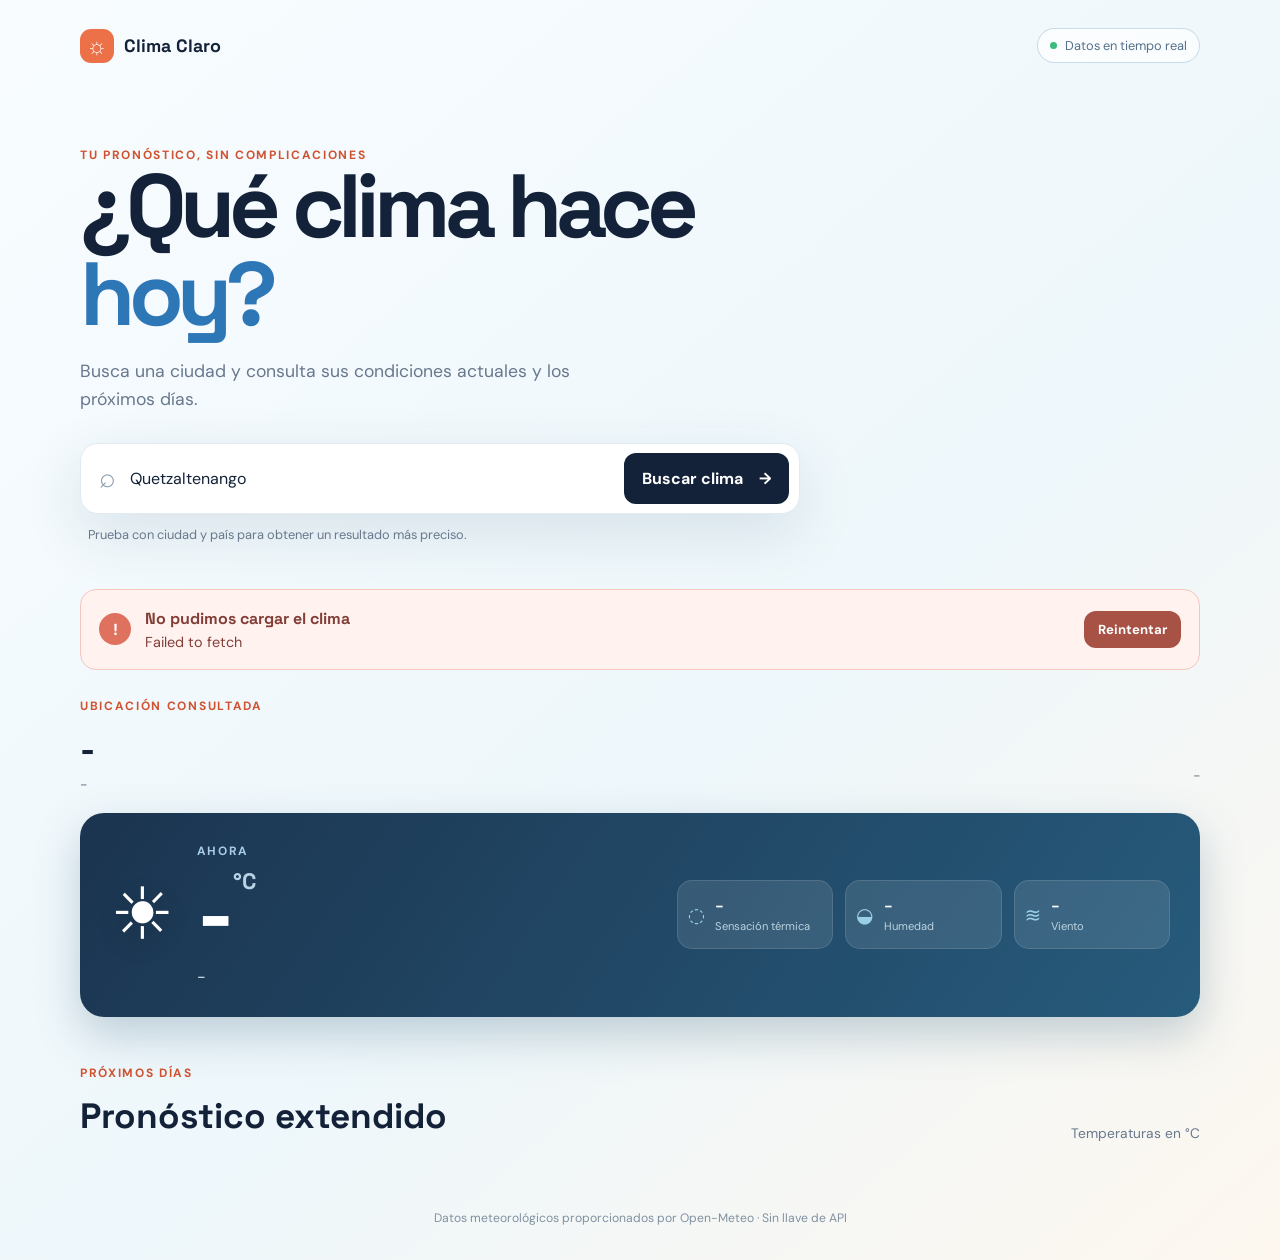
==== weather-app/index.html @ eadf9744 "feat: build weather app with Open-Meteo" ====
<!doctype html>
<html lang="es">
  <head>
    <meta charset="UTF-8" />
    <meta name="viewport" content="width=device-width, initial-scale=1.0" />
    <meta name="description" content="Consulta el clima actual y el pronóstico de una ciudad." />
    <title>Clima Claro | Weather App</title>
    <link rel="preconnect" href="https://fonts.googleapis.com" />
    <link rel="preconnect" href="https://fonts.gstatic.com" crossorigin />
    <link href="https://fonts.googleapis.com/css2?family=DM+Sans:wght@400;500;600;700&family=Space+Grotesk:wght@500;600;700&display=swap" rel="stylesheet" />
    <link rel="stylesheet" href="styles.css" />
    <script src="app.js" defer></script>
  </head>
  <body>
    <div class="page-shell">
      <header class="site-header">
        <a class="brand" href="./" aria-label="Clima Claro, inicio">
          <span class="brand-mark" aria-hidden="true">☼</span>
          <span>Clima Claro</span>
        </a>
        <span class="status-pill"><span class="status-dot" aria-hidden="true"></span> Datos en tiempo real</span>
      </header>

      <main>
        <section class="hero" aria-labelledby="page-title">
          <div class="eyebrow">Tu pronóstico, sin complicaciones</div>
          <h1 id="page-title">¿Qué clima hace <span>hoy?</span></h1>
          <p class="hero-copy">Busca una ciudad y consulta sus condiciones actuales y los próximos días.</p>

          <form class="search-form" id="search-form" novalidate>
            <label class="sr-only" for="city-input">Nombre de la ciudad</label>
            <span class="search-icon" aria-hidden="true">⌕</span>
            <input id="city-input" name="city" type="search" placeholder="Ej. Quetzaltenango" autocomplete="off" required />
            <button class="search-button" id="search-button" type="submit">
              <span>Buscar clima</span>
              <span aria-hidden="true">→</span>
            </button>
          </form>
          <p class="search-hint">Prueba con ciudad y país para obtener un resultado más preciso.</p>
        </section>

        <div class="connection-banner" id="connection-banner" role="status" hidden></div>

        <section class="feedback" id="feedback" aria-live="polite" hidden>
          <div class="feedback-icon" aria-hidden="true">!</div>
          <div>
            <h2 id="feedback-title">No pudimos cargar el clima</h2>
            <p id="feedback-message"></p>
          </div>
          <button class="text-button" id="retry-button" type="button" hidden>Reintentar</button>
        </section>

        <section class="weather-content" id="weather-content" aria-live="polite">
          <div class="loading-state" id="loading-state" hidden>
            <span class="spinner" aria-hidden="true"></span>
            <span>Consultando el pronóstico...</span>
          </div>

          <div id="weather-panel" hidden>
            <div class="location-heading">
              <div>
                <p class="section-label">Ubicación consultada</p>
                <h2 id="location-name">-</h2>
                <p id="location-meta" class="location-meta">-</p>
              </div>
              <div class="updated-time" id="updated-time">-</div>
            </div>

            <article class="current-card">
              <div class="current-main">
                <div class="weather-symbol" id="current-symbol" aria-hidden="true">☀️</div>
                <div>
                  <p class="section-label">Ahora</p>
                  <div class="temperature-line"><span id="current-temperature">-</span><sup>°C</sup></div>
                  <p class="weather-description" id="current-description">-</p>
                </div>
              </div>
              <div class="current-details">
                <div class="detail-item"><span class="detail-icon" aria-hidden="true">◌</span><span><b id="feels-like">-</b><small>Sensación térmica</small></span></div>
                <div class="detail-item"><span class="detail-icon" aria-hidden="true">◒</span><span><b id="humidity">-</b><small>Humedad</small></span></div>
                <div class="detail-item"><span class="detail-icon" aria-hidden="true">≋</span><span><b id="wind-speed">-</b><small>Viento</small></span></div>
              </div>
            </article>

            <div class="forecast-heading">
              <div>
                <p class="section-label">Próximos días</p>
                <h2>Pronóstico extendido</h2>
              </div>
              <span class="unit-label">Temperaturas en °C</span>
            </div>
            <div class="forecast-grid" id="forecast-grid"></div>
          </div>
        </section>
      </main>

      <footer class="site-footer">Datos meteorológicos proporcionados por Open-Meteo · Sin llave de API</footer>
    </div>
  </body>
</html>
---- weather-app/styles.css ----
:root {
  --ink: #132238;
  --muted: #68788d;
  --line: #dce6ef;
  --surface: #ffffff;
  --accent: #ec7048;
  --accent-dark: #cf5231;
  --blue: #2d77b7;
  --shadow: 0 20px 60px rgba(25, 63, 93, 0.12);
}

* { box-sizing: border-box; }
body { margin: 0; min-width: 320px; color: var(--ink); background: linear-gradient(140deg, #f8fcff 0%, #eef7fb 58%, #fdf7ef 100%); font-family: "DM Sans", system-ui, sans-serif; }
button, input { font: inherit; }
button { cursor: pointer; }
[hidden] { display: none !important; }
.page-shell { width: min(1120px, calc(100% - 40px)); margin: 0 auto; }
.site-header { display: flex; align-items: center; justify-content: space-between; padding: 28px 0; }
.brand { display: inline-flex; align-items: center; gap: 10px; color: var(--ink); font-family: "Space Grotesk", sans-serif; font-size: 1.12rem; font-weight: 700; text-decoration: none; }
.brand-mark { display: grid; width: 34px; height: 34px; place-items: center; color: #fff; background: var(--accent); border-radius: 11px; font-size: 1.45rem; }
.status-pill { display: inline-flex; align-items: center; gap: 8px; padding: 8px 12px; color: #55708a; background: rgba(255,255,255,.68); border: 1px solid rgba(191, 212, 228, .8); border-radius: 999px; font-size: .8rem; }
.status-dot { width: 7px; height: 7px; background: #3dbb7b; border-radius: 50%; }
.hero { max-width: 760px; padding: 56px 0 46px; }
.eyebrow, .section-label { color: var(--accent-dark); font-size: .75rem; font-weight: 700; letter-spacing: .14em; text-transform: uppercase; }
h1, h2, p { margin-top: 0; }
h1, h2 { font-family: "Space Grotesk", sans-serif; }
h1 { margin-bottom: 18px; font-size: clamp(2.8rem, 7vw, 5.7rem); letter-spacing: -.07em; line-height: .98; }
h1 span { color: var(--blue); }
.hero-copy { max-width: 540px; margin-bottom: 30px; color: var(--muted); font-size: 1.1rem; line-height: 1.6; }
.search-form { display: flex; align-items: center; gap: 12px; max-width: 720px; padding: 9px 10px 9px 18px; background: var(--surface); border: 1px solid #e1ebf2; border-radius: 18px; box-shadow: var(--shadow); }
.search-icon { color: #8da0b1; font-size: 1.75rem; line-height: 1; }
.search-form input { min-width: 0; flex: 1; color: var(--ink); background: transparent; border: 0; outline: 0; font-size: 1rem; }
.search-form input::placeholder { color: #9aa9b8; }
.search-button, .text-button { border: 0; color: #fff; background: var(--ink); border-radius: 12px; font-weight: 700; transition: background .2s ease, transform .2s ease; }
.search-button { display: inline-flex; align-items: center; gap: 16px; padding: 15px 18px; white-space: nowrap; }
.search-button:hover, .search-button:focus-visible { background: var(--blue); transform: translateY(-1px); }
.search-button:disabled { cursor: wait; opacity: .65; transform: none; }
.search-hint { margin: 12px 0 0 8px; color: var(--muted); font-size: .8rem; }
.connection-banner { margin-bottom: 22px; padding: 13px 16px; color: #805a13; background: #fff8e6; border: 1px solid #f3d88c; border-radius: 12px; }
.feedback { display: flex; align-items: center; gap: 14px; margin: 0 0 28px; padding: 18px; color: #823e37; background: #fff2ef; border: 1px solid #f4c6bf; border-radius: 16px; }
.feedback-icon { display: grid; flex: 0 0 32px; height: 32px; place-items: center; color: #fff; background: #df725f; border-radius: 50%; font-weight: 800; }
.feedback h2 { margin: 0 0 4px; font-size: 1rem; }
.feedback p { margin: 0; font-size: .9rem; }
.text-button { margin-left: auto; padding: 10px 14px; background: #a85245; font-size: .82rem; }
.loading-state { display: flex; align-items: center; justify-content: center; gap: 12px; min-height: 260px; color: var(--muted); }
.spinner { width: 22px; height: 22px; border: 3px solid #cfe2ef; border-top-color: var(--blue); border-radius: 50%; animation: spin .8s linear infinite; }
@keyframes spin { to { transform: rotate(360deg); } }
.location-heading, .forecast-heading { display: flex; align-items: end; justify-content: space-between; gap: 24px; }
.location-heading { margin-bottom: 20px; }
.location-heading h2, .forecast-heading h2 { margin: 5px 0 4px; font-size: clamp(1.6rem, 4vw, 2.2rem); }
.location-meta, .updated-time, .unit-label { margin: 0; color: var(--muted); font-size: .86rem; }
.updated-time { padding-bottom: 9px; }
.current-card { display: grid; grid-template-columns: 1.1fr 1fr; gap: 24px; align-items: center; padding: 30px; color: #fff; background: linear-gradient(125deg, #1b344f 0%, #275b7c 100%); border-radius: 24px; box-shadow: 0 18px 45px rgba(35, 78, 109, .25); }
.current-main { display: flex; align-items: center; gap: 22px; }
.weather-symbol { font-size: 4.5rem; filter: drop-shadow(0 8px 14px rgba(0,0,0,.15)); }
.current-card .section-label { color: #a9cce5; }
.temperature-line { font-family: "Space Grotesk", sans-serif; font-size: clamp(3.5rem, 8vw, 5.4rem); font-weight: 700; letter-spacing: -.08em; line-height: .98; }
.temperature-line sup { margin-left: 6px; color: #b7d3e5; font-size: 1.4rem; letter-spacing: 0; vertical-align: top; }
.weather-description { margin: 10px 0 0; color: #d8e8f1; font-size: 1rem; }
.current-details { display: grid; grid-template-columns: repeat(3, 1fr); gap: 12px; }
.detail-item { display: flex; align-items: center; gap: 10px; min-width: 0; padding: 15px 10px; background: rgba(255,255,255,.1); border: 1px solid rgba(255,255,255,.12); border-radius: 15px; }
.detail-icon { color: #9ad0e7; font-size: 1.25rem; }
.detail-item b, .detail-item small { display: block; }
.detail-item b { font-size: .95rem; }
.detail-item small { margin-top: 4px; color: #bcd3df; font-size: .7rem; line-height: 1.2; }
.forecast-heading { margin: 48px 0 18px; }
.forecast-grid { display: grid; grid-template-columns: repeat(5, 1fr); gap: 13px; padding-bottom: 50px; }
.forecast-card { padding: 19px 14px; text-align: center; background: rgba(255,255,255,.78); border: 1px solid var(--line); border-radius: 17px; transition: transform .2s ease, box-shadow .2s ease; }
.forecast-card:hover { transform: translateY(-3px); box-shadow: 0 12px 28px rgba(44, 87, 117, .1); }
.forecast-card.today { border-color: #a9d0e8; box-shadow: inset 0 3px 0 var(--blue); }
.forecast-day { margin-bottom: 13px; color: var(--ink); font-weight: 700; font-size: .85rem; }
.forecast-symbol { margin-bottom: 11px; font-size: 2.15rem; }
.forecast-desc { min-height: 30px; margin-bottom: 16px; color: var(--muted); font-size: .72rem; line-height: 1.25; }
.forecast-temperatures { display: flex; justify-content: center; gap: 8px; font-size: .9rem; }
.forecast-temperatures strong { color: var(--ink); }
.forecast-temperatures span { color: #9aa8b5; }
.site-footer { padding: 0 0 34px; color: #8091a1; text-align: center; font-size: .76rem; }
.sr-only { position: absolute; width: 1px; height: 1px; padding: 0; margin: -1px; overflow: hidden; clip: rect(0,0,0,0); white-space: nowrap; border: 0; }
@media (max-width: 760px) {
  .page-shell { width: min(100% - 28px, 620px); }
  .site-header { padding: 20px 0; }
  .status-pill { display: none; }
  .hero { padding: 42px 0 32px; }
  h1 { font-size: clamp(2.8rem, 14vw, 4.3rem); }
  .search-form { align-items: stretch; flex-wrap: wrap; padding: 12px; }
  .search-icon { display: none; }
  .search-form input { flex: 1 1 100%; padding: 5px 4px 12px; }
  .search-button { flex: 1; justify-content: center; }
  .current-card { grid-template-columns: 1fr; padding: 23px; }
  .current-main { justify-content: center; }
  .current-details { gap: 8px; }
  .detail-item { flex-direction: column; justify-content: center; text-align: center; }
  .location-heading, .forecast-heading { align-items: start; flex-direction: column; gap: 6px; }
  .updated-time { padding: 0; }
  .forecast-grid { grid-template-columns: repeat(2, 1fr); }
  .forecast-card:last-child { grid-column: span 2; }
}
@media (max-width: 390px) {
  .current-main { gap: 14px; }
  .weather-symbol { font-size: 3.5rem; }
  .temperature-line { font-size: 3.4rem; }
  .current-details { grid-template-columns: 1fr; }
  .detail-item { flex-direction: row; justify-content: flex-start; text-align: left; }
}
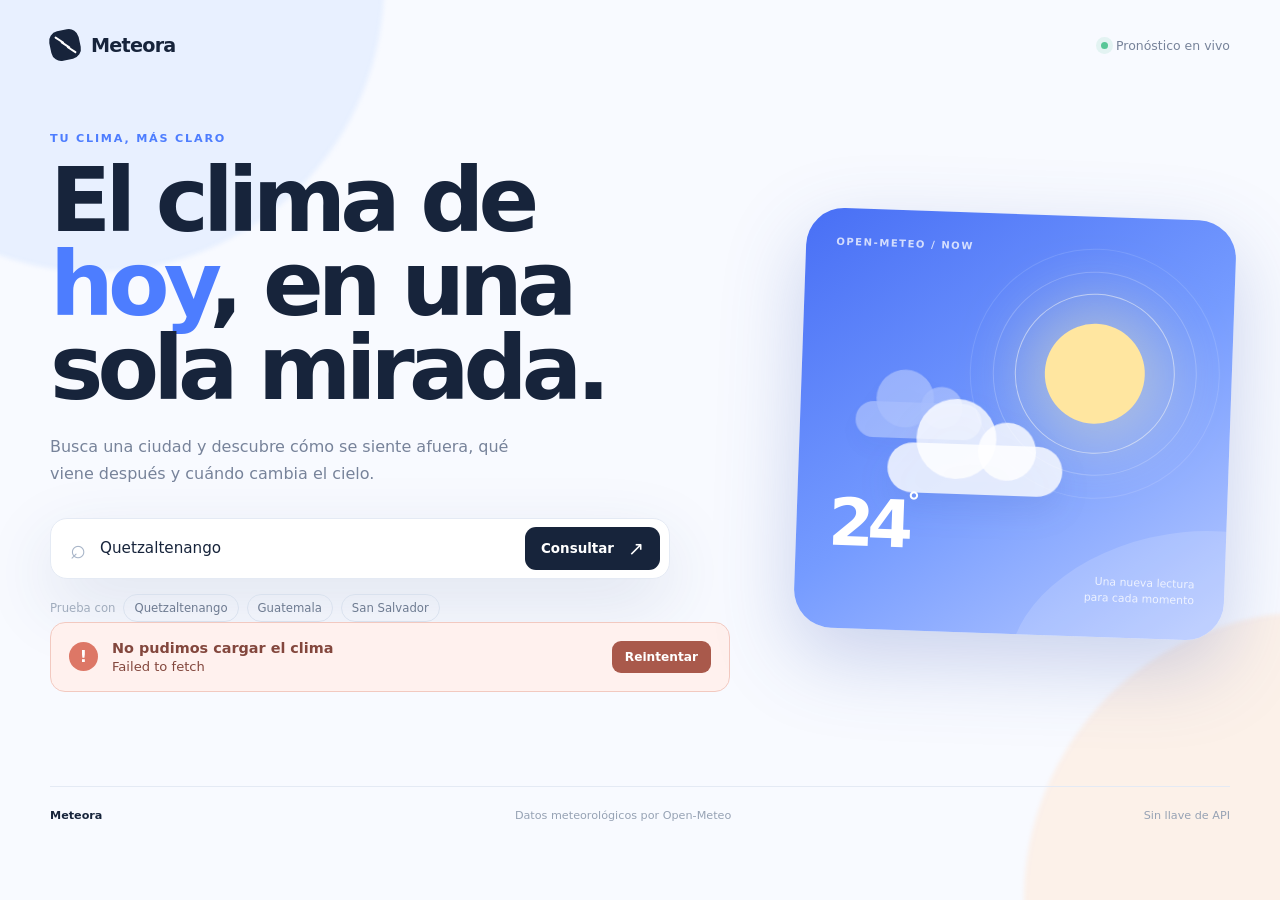
==== commit 8fb80a5f: "feat: redesign weather app dashboard" ====
--- a/weather-app/index.html
+++ b/weather-app/index.html
@@ -3,98 +3,104 @@
   <head>
     <meta charset="UTF-8" />
     <meta name="viewport" content="width=device-width, initial-scale=1.0" />
-    <meta name="description" content="Consulta el clima actual y el pronóstico de una ciudad." />
-    <title>Clima Claro | Weather App</title>
-    <link rel="preconnect" href="https://fonts.googleapis.com" />
-    <link rel="preconnect" href="https://fonts.gstatic.com" crossorigin />
-    <link href="https://fonts.googleapis.com/css2?family=DM+Sans:wght@400;500;600;700&family=Space+Grotesk:wght@500;600;700&display=swap" rel="stylesheet" />
+    <meta name="description" content="Meteora muestra el clima actual y el pronóstico de tu ciudad." />
+    <title>Meteora | Clima en tu ciudad</title>
     <link rel="stylesheet" href="styles.css" />
     <script src="app.js" defer></script>
   </head>
   <body>
-    <div class="page-shell">
-      <header class="site-header">
-        <a class="brand" href="./" aria-label="Clima Claro, inicio">
-          <span class="brand-mark" aria-hidden="true">☼</span>
-          <span>Clima Claro</span>
+    <div class="ambient ambient-one" aria-hidden="true"></div>
+    <div class="ambient ambient-two" aria-hidden="true"></div>
+    <div class="app-shell">
+      <header class="topbar">
+        <a class="brand" href="./" aria-label="Meteora, inicio">
+          <span class="brand-symbol" aria-hidden="true"><span></span><span></span><span></span></span>
+          <span>Meteora</span>
         </a>
-        <span class="status-pill"><span class="status-dot" aria-hidden="true"></span> Datos en tiempo real</span>
+        <div class="live-indicator"><span></span> Pronóstico en vivo</div>
       </header>
 
       <main>
-        <section class="hero" aria-labelledby="page-title">
-          <div class="eyebrow">Tu pronóstico, sin complicaciones</div>
-          <h1 id="page-title">¿Qué clima hace <span>hoy?</span></h1>
-          <p class="hero-copy">Busca una ciudad y consulta sus condiciones actuales y los próximos días.</p>
+        <section class="hero-grid" aria-labelledby="page-title">
+          <div class="hero-copy">
+            <p class="eyebrow">Tu clima, más claro</p>
+            <h1 id="page-title">El clima de <em>hoy</em>, en una sola mirada.</h1>
+            <p class="hero-description">Busca una ciudad y descubre cómo se siente afuera, qué viene después y cuándo cambia el cielo.</p>
 
-          <form class="search-form" id="search-form" novalidate>
-            <label class="sr-only" for="city-input">Nombre de la ciudad</label>
-            <span class="search-icon" aria-hidden="true">⌕</span>
-            <input id="city-input" name="city" type="search" placeholder="Ej. Quetzaltenango" autocomplete="off" required />
-            <button class="search-button" id="search-button" type="submit">
-              <span>Buscar clima</span>
-              <span aria-hidden="true">→</span>
-            </button>
-          </form>
-          <p class="search-hint">Prueba con ciudad y país para obtener un resultado más preciso.</p>
+            <form class="search-form" id="search-form" novalidate>
+              <label class="sr-only" for="city-input">Busca una ciudad</label>
+              <span class="search-mark" aria-hidden="true">⌕</span>
+              <input id="city-input" name="city" type="search" placeholder="Busca una ciudad..." autocomplete="off" required />
+              <button id="search-button" type="submit"><span>Consultar</span><strong aria-hidden="true">↗</strong></button>
+            </form>
+            <div class="quick-search" id="quick-search" aria-label="Búsquedas rápidas">
+              <span>Prueba con</span>
+              <button type="button" data-city="Quetzaltenango">Quetzaltenango</button>
+              <button type="button" data-city="Guatemala City">Guatemala</button>
+              <button type="button" data-city="San Salvador">San Salvador</button>
+            </div>
+            <div class="connection-banner" id="connection-banner" role="status" hidden></div>
+            <section class="feedback" id="feedback" aria-live="polite" hidden>
+              <span class="feedback-symbol" aria-hidden="true">!</span>
+              <div><strong id="feedback-title">No pudimos cargar el clima</strong><p id="feedback-message"></p></div>
+              <button id="retry-button" type="button" hidden>Reintentar</button>
+            </section>
+          </div>
+
+          <div class="hero-art" aria-hidden="true">
+            <div class="art-label">OPEN-METEO / NOW</div>
+            <div class="sun-orb"><div class="sun-core"></div></div>
+            <div class="cloud cloud-back"></div>
+            <div class="cloud cloud-front"></div>
+            <div class="art-temperature">24<span>°</span></div>
+            <div class="art-caption">Una nueva lectura<br />para cada momento</div>
+          </div>
         </section>
 
-        <div class="connection-banner" id="connection-banner" role="status" hidden></div>
+        <div class="loading-state" id="loading-state" hidden>
+          <span class="loader" aria-hidden="true"></span>
+          <span>Buscando las condiciones de tu ciudad...</span>
+        </div>
 
-        <section class="feedback" id="feedback" aria-live="polite" hidden>
-          <div class="feedback-icon" aria-hidden="true">!</div>
-          <div>
-            <h2 id="feedback-title">No pudimos cargar el clima</h2>
-            <p id="feedback-message"></p>
-          </div>
-          <button class="text-button" id="retry-button" type="button" hidden>Reintentar</button>
-        </section>
-
-        <section class="weather-content" id="weather-content" aria-live="polite">
-          <div class="loading-state" id="loading-state" hidden>
-            <span class="spinner" aria-hidden="true"></span>
-            <span>Consultando el pronóstico...</span>
+        <section class="dashboard" id="weather-panel" aria-live="polite" hidden>
+          <div class="dashboard-heading">
+            <div>
+              <p class="eyebrow">Ahora mismo</p>
+              <h2 id="location-name">Quetzaltenango</h2>
+              <p class="location-meta"><span id="location-country">-</span><span class="meta-divider">•</span><span id="location-timezone">-</span></p>
+            </div>
+            <div class="updated-label"><span class="updated-dot"></span><span id="updated-time">Actualizado ahora</span></div>
           </div>
 
-          <div id="weather-panel" hidden>
-            <div class="location-heading">
-              <div>
-                <p class="section-label">Ubicación consultada</p>
-                <h2 id="location-name">-</h2>
-                <p id="location-meta" class="location-meta">-</p>
+          <div class="dashboard-grid">
+            <article class="current-card">
+              <div class="current-card-top">
+                <div><p class="card-label">Condición actual</p><p class="current-date" id="current-date">-</p></div>
+                <div class="weather-icon" id="current-icon" aria-hidden="true">☀️</div>
               </div>
-              <div class="updated-time" id="updated-time">-</div>
-            </div>
-
-            <article class="current-card">
-              <div class="current-main">
-                <div class="weather-symbol" id="current-symbol" aria-hidden="true">☀️</div>
-                <div>
-                  <p class="section-label">Ahora</p>
-                  <div class="temperature-line"><span id="current-temperature">-</span><sup>°C</sup></div>
-                  <p class="weather-description" id="current-description">-</p>
-                </div>
-              </div>
-              <div class="current-details">
-                <div class="detail-item"><span class="detail-icon" aria-hidden="true">◌</span><span><b id="feels-like">-</b><small>Sensación térmica</small></span></div>
-                <div class="detail-item"><span class="detail-icon" aria-hidden="true">◒</span><span><b id="humidity">-</b><small>Humedad</small></span></div>
-                <div class="detail-item"><span class="detail-icon" aria-hidden="true">≋</span><span><b id="wind-speed">-</b><small>Viento</small></span></div>
-              </div>
+              <div class="current-reading"><span id="current-temperature">-</span><sup>°C</sup></div>
+              <p class="current-condition" id="current-condition">-</p>
+              <div class="temperature-range"><span>Máx <b id="current-max">-</b></span><span>Mín <b id="current-min">-</b></span></div>
+              <div class="card-glow" aria-hidden="true"></div>
             </article>
 
-            <div class="forecast-heading">
-              <div>
-                <p class="section-label">Próximos días</p>
-                <h2>Pronóstico extendido</h2>
-              </div>
-              <span class="unit-label">Temperaturas en °C</span>
+            <div class="metrics-grid">
+              <article class="metric-card metric-blue"><span class="metric-icon" aria-hidden="true">◌</span><span class="metric-value" id="feels-like">-</span><span class="metric-label">Sensación térmica</span></article>
+              <article class="metric-card metric-orange"><span class="metric-icon" aria-hidden="true">◒</span><span class="metric-value" id="humidity">-</span><span class="metric-label">Humedad</span></article>
+              <article class="metric-card metric-lilac"><span class="metric-icon" aria-hidden="true">≋</span><span class="metric-value" id="wind-speed">-</span><span class="metric-label">Viento</span></article>
+              <article class="metric-card metric-green"><span class="metric-icon" aria-hidden="true">◍</span><span class="metric-value" id="daylight">-</span><span class="metric-label">Luz del día</span></article>
             </div>
-            <div class="forecast-grid" id="forecast-grid"></div>
           </div>
+
+          <div class="forecast-heading">
+            <div><p class="eyebrow">Lo que sigue</p><h2>Próximos cinco días</h2></div>
+            <span class="forecast-note">Temperaturas en °C</span>
+          </div>
+          <div class="forecast-list" id="forecast-list"></div>
         </section>
       </main>
 
-      <footer class="site-footer">Datos meteorológicos proporcionados por Open-Meteo · Sin llave de API</footer>
+      <footer class="footer"><span>Meteora</span><span>Datos meteorológicos por Open-Meteo</span><span>Sin llave de API</span></footer>
     </div>
   </body>
 </html>
--- a/weather-app/styles.css
+++ b/weather-app/styles.css
@@ -1,105 +1,48 @@
 :root {
-  --ink: #132238;
-  --muted: #68788d;
-  --line: #dce6ef;
-  --surface: #ffffff;
-  --accent: #ec7048;
-  --accent-dark: #cf5231;
-  --blue: #2d77b7;
-  --shadow: 0 20px 60px rgba(25, 63, 93, 0.12);
+  --ink: #17243b;
+  --muted: #77839a;
+  --blue: #4d7dff;
+  --line: #e4eaf4;
+  --white: #fff;
+  --shadow: 0 24px 70px rgba(49, 72, 124, .13);
 }
-
 * { box-sizing: border-box; }
-body { margin: 0; min-width: 320px; color: var(--ink); background: linear-gradient(140deg, #f8fcff 0%, #eef7fb 58%, #fdf7ef 100%); font-family: "DM Sans", system-ui, sans-serif; }
+html { min-width: 320px; }
+body { margin: 0; min-width: 320px; color: var(--ink); background: #f8faff; font-family: Inter, ui-sans-serif, system-ui, -apple-system, BlinkMacSystemFont, "Segoe UI", sans-serif; }
 button, input { font: inherit; }
 button { cursor: pointer; }
 [hidden] { display: none !important; }
-.page-shell { width: min(1120px, calc(100% - 40px)); margin: 0 auto; }
-.site-header { display: flex; align-items: center; justify-content: space-between; padding: 28px 0; }
-.brand { display: inline-flex; align-items: center; gap: 10px; color: var(--ink); font-family: "Space Grotesk", sans-serif; font-size: 1.12rem; font-weight: 700; text-decoration: none; }
-.brand-mark { display: grid; width: 34px; height: 34px; place-items: center; color: #fff; background: var(--accent); border-radius: 11px; font-size: 1.45rem; }
-.status-pill { display: inline-flex; align-items: center; gap: 8px; padding: 8px 12px; color: #55708a; background: rgba(255,255,255,.68); border: 1px solid rgba(191, 212, 228, .8); border-radius: 999px; font-size: .8rem; }
-.status-dot { width: 7px; height: 7px; background: #3dbb7b; border-radius: 50%; }
-.hero { max-width: 760px; padding: 56px 0 46px; }
-.eyebrow, .section-label { color: var(--accent-dark); font-size: .75rem; font-weight: 700; letter-spacing: .14em; text-transform: uppercase; }
-h1, h2, p { margin-top: 0; }
-h1, h2 { font-family: "Space Grotesk", sans-serif; }
-h1 { margin-bottom: 18px; font-size: clamp(2.8rem, 7vw, 5.7rem); letter-spacing: -.07em; line-height: .98; }
-h1 span { color: var(--blue); }
-.hero-copy { max-width: 540px; margin-bottom: 30px; color: var(--muted); font-size: 1.1rem; line-height: 1.6; }
-.search-form { display: flex; align-items: center; gap: 12px; max-width: 720px; padding: 9px 10px 9px 18px; background: var(--surface); border: 1px solid #e1ebf2; border-radius: 18px; box-shadow: var(--shadow); }
-.search-icon { color: #8da0b1; font-size: 1.75rem; line-height: 1; }
-.search-form input { min-width: 0; flex: 1; color: var(--ink); background: transparent; border: 0; outline: 0; font-size: 1rem; }
-.search-form input::placeholder { color: #9aa9b8; }
-.search-button, .text-button { border: 0; color: #fff; background: var(--ink); border-radius: 12px; font-weight: 700; transition: background .2s ease, transform .2s ease; }
-.search-button { display: inline-flex; align-items: center; gap: 16px; padding: 15px 18px; white-space: nowrap; }
-.search-button:hover, .search-button:focus-visible { background: var(--blue); transform: translateY(-1px); }
-.search-button:disabled { cursor: wait; opacity: .65; transform: none; }
-.search-hint { margin: 12px 0 0 8px; color: var(--muted); font-size: .8rem; }
-.connection-banner { margin-bottom: 22px; padding: 13px 16px; color: #805a13; background: #fff8e6; border: 1px solid #f3d88c; border-radius: 12px; }
-.feedback { display: flex; align-items: center; gap: 14px; margin: 0 0 28px; padding: 18px; color: #823e37; background: #fff2ef; border: 1px solid #f4c6bf; border-radius: 16px; }
-.feedback-icon { display: grid; flex: 0 0 32px; height: 32px; place-items: center; color: #fff; background: #df725f; border-radius: 50%; font-weight: 800; }
-.feedback h2 { margin: 0 0 4px; font-size: 1rem; }
-.feedback p { margin: 0; font-size: .9rem; }
-.text-button { margin-left: auto; padding: 10px 14px; background: #a85245; font-size: .82rem; }
-.loading-state { display: flex; align-items: center; justify-content: center; gap: 12px; min-height: 260px; color: var(--muted); }
-.spinner { width: 22px; height: 22px; border: 3px solid #cfe2ef; border-top-color: var(--blue); border-radius: 50%; animation: spin .8s linear infinite; }
-@keyframes spin { to { transform: rotate(360deg); } }
-.location-heading, .forecast-heading { display: flex; align-items: end; justify-content: space-between; gap: 24px; }
-.location-heading { margin-bottom: 20px; }
-.location-heading h2, .forecast-heading h2 { margin: 5px 0 4px; font-size: clamp(1.6rem, 4vw, 2.2rem); }
-.location-meta, .updated-time, .unit-label { margin: 0; color: var(--muted); font-size: .86rem; }
-.updated-time { padding-bottom: 9px; }
-.current-card { display: grid; grid-template-columns: 1.1fr 1fr; gap: 24px; align-items: center; padding: 30px; color: #fff; background: linear-gradient(125deg, #1b344f 0%, #275b7c 100%); border-radius: 24px; box-shadow: 0 18px 45px rgba(35, 78, 109, .25); }
-.current-main { display: flex; align-items: center; gap: 22px; }
-.weather-symbol { font-size: 4.5rem; filter: drop-shadow(0 8px 14px rgba(0,0,0,.15)); }
-.current-card .section-label { color: #a9cce5; }
-.temperature-line { font-family: "Space Grotesk", sans-serif; font-size: clamp(3.5rem, 8vw, 5.4rem); font-weight: 700; letter-spacing: -.08em; line-height: .98; }
-.temperature-line sup { margin-left: 6px; color: #b7d3e5; font-size: 1.4rem; letter-spacing: 0; vertical-align: top; }
-.weather-description { margin: 10px 0 0; color: #d8e8f1; font-size: 1rem; }
-.current-details { display: grid; grid-template-columns: repeat(3, 1fr); gap: 12px; }
-.detail-item { display: flex; align-items: center; gap: 10px; min-width: 0; padding: 15px 10px; background: rgba(255,255,255,.1); border: 1px solid rgba(255,255,255,.12); border-radius: 15px; }
-.detail-icon { color: #9ad0e7; font-size: 1.25rem; }
-.detail-item b, .detail-item small { display: block; }
-.detail-item b { font-size: .95rem; }
-.detail-item small { margin-top: 4px; color: #bcd3df; font-size: .7rem; line-height: 1.2; }
-.forecast-heading { margin: 48px 0 18px; }
-.forecast-grid { display: grid; grid-template-columns: repeat(5, 1fr); gap: 13px; padding-bottom: 50px; }
-.forecast-card { padding: 19px 14px; text-align: center; background: rgba(255,255,255,.78); border: 1px solid var(--line); border-radius: 17px; transition: transform .2s ease, box-shadow .2s ease; }
-.forecast-card:hover { transform: translateY(-3px); box-shadow: 0 12px 28px rgba(44, 87, 117, .1); }
-.forecast-card.today { border-color: #a9d0e8; box-shadow: inset 0 3px 0 var(--blue); }
-.forecast-day { margin-bottom: 13px; color: var(--ink); font-weight: 700; font-size: .85rem; }
-.forecast-symbol { margin-bottom: 11px; font-size: 2.15rem; }
-.forecast-desc { min-height: 30px; margin-bottom: 16px; color: var(--muted); font-size: .72rem; line-height: 1.25; }
-.forecast-temperatures { display: flex; justify-content: center; gap: 8px; font-size: .9rem; }
-.forecast-temperatures strong { color: var(--ink); }
-.forecast-temperatures span { color: #9aa8b5; }
-.site-footer { padding: 0 0 34px; color: #8091a1; text-align: center; font-size: .76rem; }
-.sr-only { position: absolute; width: 1px; height: 1px; padding: 0; margin: -1px; overflow: hidden; clip: rect(0,0,0,0); white-space: nowrap; border: 0; }
-@media (max-width: 760px) {
-  .page-shell { width: min(100% - 28px, 620px); }
-  .site-header { padding: 20px 0; }
-  .status-pill { display: none; }
-  .hero { padding: 42px 0 32px; }
-  h1 { font-size: clamp(2.8rem, 14vw, 4.3rem); }
-  .search-form { align-items: stretch; flex-wrap: wrap; padding: 12px; }
-  .search-icon { display: none; }
-  .search-form input { flex: 1 1 100%; padding: 5px 4px 12px; }
-  .search-button { flex: 1; justify-content: center; }
-  .current-card { grid-template-columns: 1fr; padding: 23px; }
-  .current-main { justify-content: center; }
-  .current-details { gap: 8px; }
-  .detail-item { flex-direction: column; justify-content: center; text-align: center; }
-  .location-heading, .forecast-heading { align-items: start; flex-direction: column; gap: 6px; }
-  .updated-time { padding: 0; }
-  .forecast-grid { grid-template-columns: repeat(2, 1fr); }
-  .forecast-card:last-child { grid-column: span 2; }
-}
-@media (max-width: 390px) {
-  .current-main { gap: 14px; }
-  .weather-symbol { font-size: 3.5rem; }
-  .temperature-line { font-size: 3.4rem; }
-  .current-details { grid-template-columns: 1fr; }
-  .detail-item { flex-direction: row; justify-content: flex-start; text-align: left; }
-}
+.ambient { position: fixed; z-index: -1; width: 36rem; height: 36rem; pointer-events: none; filter: blur(2px); opacity: .5; }
+.ambient-one { top: -19rem; left: -12rem; background: #d7e6ff; border-radius: 50%; }
+.ambient-two { right: -20rem; bottom: -18rem; background: #ffe7d4; border-radius: 50%; }
+.app-shell { width: min(1180px, calc(100% - 64px)); margin: 0 auto; }
+.topbar { display: flex; align-items: center; justify-content: space-between; padding: 30px 0; }
+.brand { display: inline-flex; align-items: center; gap: 11px; color: var(--ink); font-size: 1.2rem; font-weight: 800; letter-spacing: -.04em; text-decoration: none; }
+.brand-symbol { position: relative; display: inline-block; width: 30px; height: 30px; background: var(--ink); border-radius: 10px; transform: rotate(-12deg); }
+.brand-symbol span { position: absolute; width: 11px; height: 2px; background: #fff; border-radius: 2px; transform: rotate(45deg); }
+.brand-symbol span:nth-child(1) { top: 8px; left: 5px; }.brand-symbol span:nth-child(2) { top: 14px; left: 10px; }.brand-symbol span:nth-child(3) { top: 20px; left: 15px; }
+.live-indicator { display: flex; align-items: center; gap: 8px; color: var(--muted); font-size: .78rem; }
+.live-indicator span, .updated-dot { display: inline-block; width: 7px; height: 7px; background: #58c697; border-radius: 50%; box-shadow: 0 0 0 5px rgba(88,198,151,.13); }
+.hero-grid { display: grid; grid-template-columns: minmax(0, 1fr) 430px; gap: 54px; align-items: center; min-height: 465px; padding: 42px 0 70px; }
+.hero-copy { max-width: 680px; }.eyebrow { margin: 0 0 13px; color: var(--blue); font-size: .7rem; font-weight: 800; letter-spacing: .16em; text-transform: uppercase; }
+h1, h2, p { margin-top: 0; } h1, h2 { letter-spacing: -.065em; }
+h1 { max-width: 680px; margin-bottom: 22px; font-size: clamp(3.5rem, 7vw, 6.7rem); line-height: .94; } h1 em { color: var(--blue); font-style: normal; }
+.hero-description { max-width: 480px; margin-bottom: 31px; color: var(--muted); font-size: 1rem; line-height: 1.7; }
+.search-form { display: flex; align-items: center; gap: 12px; max-width: 620px; padding: 8px 9px 8px 19px; background: var(--white); border: 1px solid var(--line); border-radius: 17px; box-shadow: var(--shadow); }
+.search-mark { color: #a8b5c8; font-size: 1.7rem; line-height: 1; }.search-form input { min-width: 0; flex: 1; color: var(--ink); background: transparent; border: 0; outline: 0; font-size: .95rem; }.search-form input::placeholder { color: #a1adbf; }
+.search-form button { display: inline-flex; align-items: center; gap: 14px; padding: 14px 16px; color: #fff; background: var(--ink); border: 0; border-radius: 11px; font-size: .84rem; font-weight: 750; transition: .2s ease; }.search-form button:hover, .search-form button:focus-visible { background: var(--blue); transform: translateY(-1px); }.search-form button:disabled { cursor: wait; opacity: .55; transform: none; }.search-form button strong { font-size: 1.2rem; font-weight: 400; line-height: .7; }
+.quick-search { display: flex; flex-wrap: wrap; align-items: center; gap: 8px; margin-top: 15px; color: #a0acbd; font-size: .73rem; }.quick-search button { padding: 6px 10px; color: #6d7b91; background: transparent; border: 1px solid #d9e1ee; border-radius: 999px; font-size: .73rem; transition: .2s ease; }.quick-search button:hover { color: var(--blue); border-color: #a9c1ff; background: #f3f6ff; }
+.hero-art { position: relative; height: 420px; overflow: hidden; background: linear-gradient(145deg, #486ff5 0%, #759bff 52%, #b8caff 100%); border-radius: 38px; box-shadow: 0 28px 80px rgba(65, 93, 183, .26); transform: rotate(2deg); }.hero-art::after { position: absolute; right: -28%; bottom: -27%; width: 78%; height: 52%; content: ""; background: rgba(255,255,255,.15); border-radius: 50%; transform: rotate(-15deg); }.art-label { position: absolute; z-index: 2; top: 28px; left: 30px; color: rgba(255,255,255,.75); font-size: .63rem; font-weight: 800; letter-spacing: .15em; }
+.sun-orb { position: absolute; top: 77px; right: 57px; width: 160px; height: 160px; border: 1px solid rgba(255,255,255,.5); border-radius: 50%; }.sun-orb::before, .sun-orb::after { position: absolute; inset: -23px; content: ""; border: 1px solid rgba(255,255,255,.2); border-radius: 50%; }.sun-orb::after { inset: -46px; border-color: rgba(255,255,255,.12); }.sun-core { position: absolute; inset: 29px; background: #ffe6a0; border-radius: 50%; box-shadow: 0 0 65px 22px rgba(255,239,169,.4); }
+.cloud { position: absolute; z-index: 2; width: 175px; height: 50px; background: rgba(255,255,255,.8); border-radius: 50px; filter: drop-shadow(0 16px 15px rgba(46,73,151,.1)); }.cloud::before, .cloud::after { position: absolute; bottom: 15px; content: ""; background: inherit; border-radius: 50%; }.cloud::before { left: 28px; width: 80px; height: 80px; }.cloud::after { right: 27px; width: 58px; height: 58px; }.cloud-back { top: 185px; left: 31px; opacity: .42; transform: scale(.72); }.cloud-front { top: 232px; left: 89px; }
+.art-temperature { position: absolute; z-index: 3; bottom: 68px; left: 32px; color: #fff; font-size: 4.1rem; font-weight: 750; letter-spacing: -.1em; }.art-temperature span { font-size: 1.6rem; vertical-align: top; }.art-caption { position: absolute; z-index: 3; right: 30px; bottom: 31px; color: rgba(255,255,255,.77); font-size: .68rem; line-height: 1.45; text-align: right; }
+.connection-banner { margin-bottom: 22px; padding: 13px 16px; color: #765b17; background: #fff9e7; border: 1px solid #f3dfa5; border-radius: 13px; font-size: .85rem; }.feedback { display: flex; align-items: center; gap: 14px; margin-bottom: 24px; padding: 17px 18px; color: #83473d; background: #fff1ee; border: 1px solid #f2c9c0; border-radius: 15px; }.feedback-symbol { display: grid; flex: 0 0 29px; height: 29px; place-items: center; color: #fff; background: #dd7766; border-radius: 50%; font-weight: 800; }.feedback strong { display: block; margin-bottom: 3px; font-size: .9rem; }.feedback p { margin: 0; font-size: .82rem; }.feedback button { margin-left: auto; padding: 9px 13px; color: #fff; background: #a9594b; border: 0; border-radius: 9px; font-size: .76rem; font-weight: 750; }
+.loading-state { display: flex; align-items: center; justify-content: center; gap: 12px; min-height: 260px; color: var(--muted); font-size: .9rem; }.loader { width: 20px; height: 20px; border: 3px solid #dce6ff; border-top-color: var(--blue); border-radius: 50%; animation: spin .8s linear infinite; }@keyframes spin { to { transform: rotate(360deg); } }
+.dashboard { padding-bottom: 55px; }.dashboard-heading, .forecast-heading { display: flex; align-items: end; justify-content: space-between; gap: 20px; }.dashboard-heading { margin-bottom: 22px; } h2 { margin: 0 0 5px; font-size: clamp(1.7rem, 4vw, 2.4rem); }.location-meta { display: flex; align-items: center; gap: 9px; margin: 0; color: var(--muted); font-size: .8rem; }.meta-divider { color: #bcc7d7; }.updated-label { display: flex; align-items: center; gap: 9px; padding-bottom: 7px; color: var(--muted); font-size: .75rem; }
+.dashboard-grid { display: grid; grid-template-columns: minmax(0, 1.12fr) minmax(300px, .88fr); gap: 18px; }.current-card { position: relative; min-height: 330px; overflow: hidden; padding: 28px 31px; color: #fff; background: var(--ink); border-radius: 24px; box-shadow: 0 22px 50px rgba(22,36,59,.2); }.current-card-top { position: relative; z-index: 1; display: flex; justify-content: space-between; }.card-label { margin: 0 0 5px; color: #92a3be; font-size: .7rem; font-weight: 800; letter-spacing: .13em; text-transform: uppercase; }.current-date { margin: 0; color: #d1d9e7; font-size: .78rem; }.weather-icon { font-size: 3.1rem; filter: drop-shadow(0 8px 16px rgba(255,216,115,.18)); }.current-reading { position: relative; z-index: 1; margin-top: 28px; font-size: 6rem; font-weight: 750; letter-spacing: -.12em; line-height: .9; }.current-reading sup { margin-left: 8px; color: #9cacc4; font-size: 1.65rem; letter-spacing: 0; vertical-align: top; }.current-condition { position: relative; z-index: 1; margin: 14px 0 25px; color: #b9c8dc; font-size: 1rem; }.temperature-range { position: relative; z-index: 1; display: flex; gap: 21px; color: #8798b1; font-size: .75rem; }.temperature-range b { margin-left: 3px; color: #fff; font-size: .88rem; }.card-glow { position: absolute; right: -18%; bottom: -42%; width: 75%; height: 80%; background: linear-gradient(145deg, rgba(77,125,255,.45), rgba(255,155,105,.26)); border-radius: 50%; filter: blur(4px); }
+.metrics-grid { display: grid; grid-template-columns: repeat(2, 1fr); gap: 18px; }.metric-card { display: flex; min-height: 156px; flex-direction: column; justify-content: space-between; padding: 20px; background: #fff; border: 1px solid var(--line); border-radius: 20px; box-shadow: 0 9px 30px rgba(46,68,111,.06); }.metric-icon { display: grid; width: 34px; height: 34px; place-items: center; border-radius: 11px; font-size: 1.15rem; }.metric-blue .metric-icon { color: #5176e5; background: #e9efff; }.metric-orange .metric-icon { color: #e27b4e; background: #fff0e7; }.metric-lilac .metric-icon { color: #8a67d5; background: #f0eaff; }.metric-green .metric-icon { color: #4ba57e; background: #e6f7ed; }.metric-value { margin-top: 11px; font-size: 1.42rem; font-weight: 800; letter-spacing: -.05em; }.metric-label { color: var(--muted); font-size: .73rem; }
+.forecast-heading { margin: 51px 0 20px; }.forecast-note { padding-bottom: 8px; color: var(--muted); font-size: .75rem; }.forecast-list { display: grid; grid-template-columns: repeat(5, 1fr); gap: 12px; }.forecast-item { padding: 20px 15px; background: #fff; border: 1px solid var(--line); border-radius: 17px; box-shadow: 0 9px 27px rgba(46,68,111,.05); }.forecast-item.today { border-color: #9cb5ff; box-shadow: inset 0 3px 0 var(--blue), 0 9px 27px rgba(46,68,111,.05); }.forecast-day { margin-bottom: 16px; color: var(--ink); font-size: .78rem; font-weight: 800; text-transform: capitalize; }.forecast-icon { margin-bottom: 17px; font-size: 2rem; }.forecast-description { min-height: 31px; margin-bottom: 17px; color: var(--muted); font-size: .7rem; line-height: 1.35; }.forecast-temps { display: flex; gap: 8px; font-size: .85rem; }.forecast-temps strong { color: var(--ink); }.forecast-temps span { color: #a8b3c3; }
+.footer { display: flex; justify-content: space-between; padding: 22px 0 32px; color: #96a2b4; border-top: 1px solid var(--line); font-size: .7rem; }.footer span:first-child { color: var(--ink); font-weight: 800; }.sr-only { position: absolute; width: 1px; height: 1px; padding: 0; margin: -1px; overflow: hidden; clip: rect(0,0,0,0); white-space: nowrap; border: 0; }
+@media (max-width: 900px) { .app-shell { width: min(100% - 36px, 720px); }.hero-grid { grid-template-columns: 1fr; gap: 35px; padding-top: 32px; }.hero-art { width: min(100%, 460px); margin: 0 auto; }.dashboard-grid { grid-template-columns: 1fr; }.forecast-list { grid-template-columns: repeat(5, minmax(125px, 1fr)); overflow-x: auto; padding-bottom: 5px; }.forecast-item { min-width: 125px; } }
+@media (max-width: 560px) { .app-shell { width: min(100% - 28px, 460px); }.topbar { padding: 20px 0; }.live-indicator { font-size: .68rem; }.hero-grid { min-height: auto; padding: 37px 0 50px; } h1 { font-size: clamp(3rem, 15vw, 4.5rem); }.hero-description { font-size: .92rem; }.search-form { flex-wrap: wrap; padding: 11px; }.search-mark { display: none; }.search-form input { flex-basis: 100%; padding: 3px 6px 11px; }.search-form button { flex: 1; justify-content: center; }.hero-art { height: 335px; border-radius: 28px; }.sun-orb { top: 52px; right: 36px; transform: scale(.8); }.cloud-back { top: 140px; left: -8px; }.cloud-front { top: 184px; left: 50px; }.art-temperature { bottom: 50px; left: 26px; font-size: 3.3rem; }.dashboard-heading, .forecast-heading { align-items: start; flex-direction: column; gap: 9px; }.updated-label, .forecast-note { padding: 0; }.current-card { min-height: 290px; padding: 23px; }.current-reading { font-size: 5rem; }.metrics-grid { gap: 10px; }.metric-card { min-height: 138px; padding: 15px; }.metric-value { font-size: 1.2rem; }.footer { flex-wrap: wrap; gap: 8px 20px; } }
 
